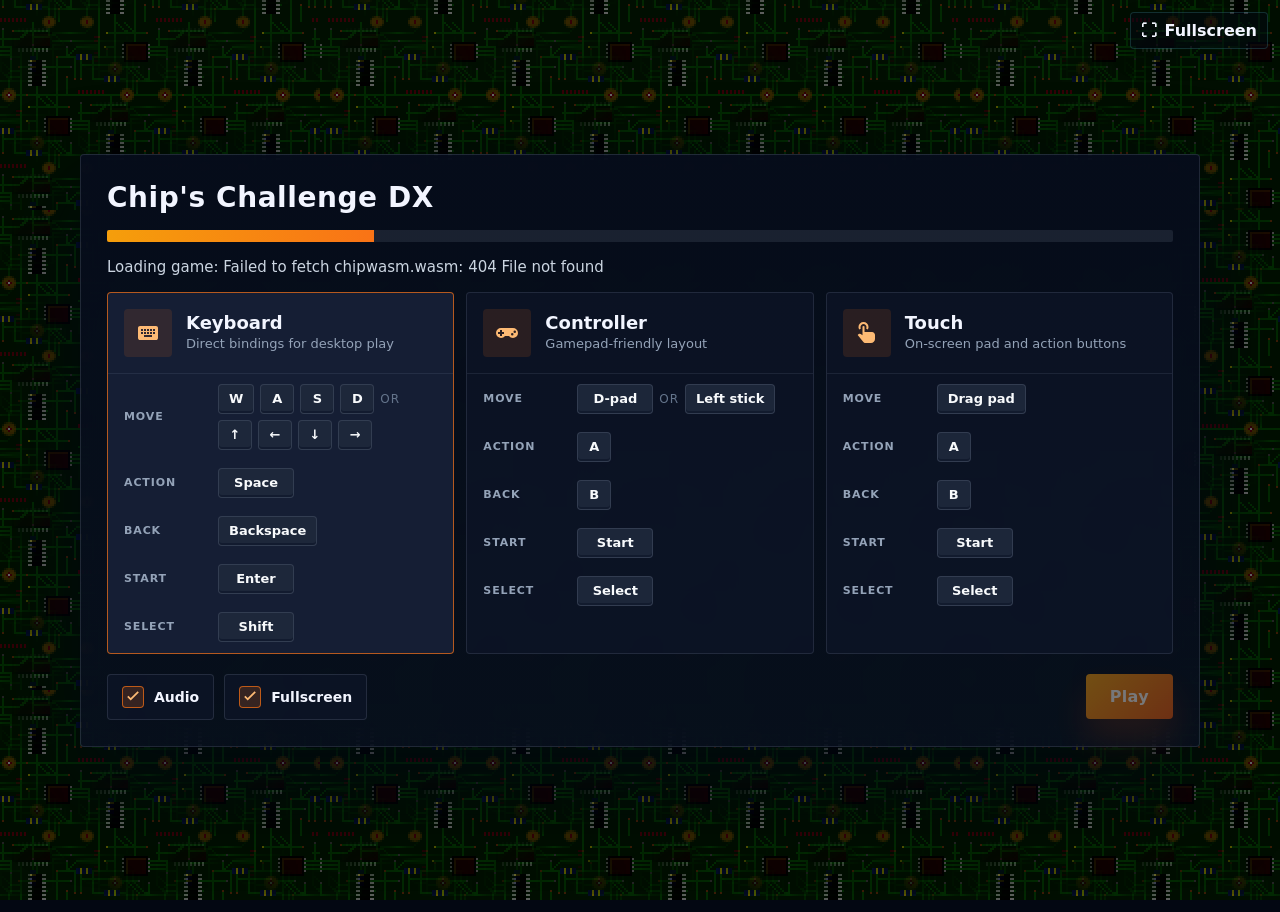
==== code/chiphtml/public/index.html @ 7726e151 "Initial implementation HTML editor" ====
<!doctype html>
<html lang="en">
	<head>
		<meta charset="utf-8" />
		<meta name="viewport" content="width=device-width, initial-scale=1" />
		<meta name="description" content="Play Chip's Challenge DX in your browser with keyboard, controller, or touch controls." />
		<meta property="og:type" content="website" />
		<meta property="og:title" content="Chip's Challenge DX" />
		<meta property="og:description" content="Play Chip's Challenge DX in your browser with keyboard, controller, or touch controls." />
		<meta property="og:url" content="https://casualhacks.net/chipdx/" />
		<meta property="og:image" content="https://casualhacks.net/chipdx/social-preview.png" />
		<meta property="og:image:alt" content="Screenshot of Chip's Challenge DX showing a key-filled level and HUD counters." />
		<meta name="twitter:card" content="summary_large_image" />
		<meta name="twitter:title" content="Chip's Challenge DX" />
		<meta name="twitter:description" content="Play Chip's Challenge DX in your browser with keyboard, controller, or touch controls." />
		<meta name="twitter:image" content="https://casualhacks.net/chipdx/social-preview.png" />
		<title>Chip's Challenge DX</title>
		<link rel="icon" href="./favicon.ico" />
		<link rel="stylesheet" href="./index.css" />
	</head>
	<body>
		<div id="root" x-data="chipGame()" x-init="init()">
			<svg class="ui-icons" aria-hidden="true" focusable="false">
				<defs>
					<!-- Keyboard -->
					<symbol id="icon-keyboard" viewBox="0 0 24 24">
						<path d="M4 19q-.825 0-1.412-.587T2 17V7q0-.825.588-1.412T4 5h16q.825 0 1.413.588T22 7v10q0 .825-.587 1.413T20 19zm4-3h8v-2H8zm-3-3h2v-2H5zm3 0h2v-2H8zm3 0h2v-2h-2zm3 0h2v-2h-2zm3 0h2v-2h-2zM5 10h2V8H5zm3 0h2V8H8zm3 0h2V8h-2zm3 0h2V8h-2zm3 0h2V8h-2z"/>
					</symbol>
					<!-- Controller -->
					<symbol id="icon-controller" viewBox="0 0 24 24">
						<path d="M6 7h12a5 5 0 0 1 5 5a5 5 0 0 1-5 5c-1.64 0-3.09-.79-4-2h-4c-.91 1.21-2.36 2-4 2a5 5 0 0 1-5-5a5 5 0 0 1 5-5m13.75 2.5a1.25 1.25 0 0 0-1.25 1.25A1.25 1.25 0 0 0 19.75 12A1.25 1.25 0 0 0 21 10.75a1.25 1.25 0 0 0-1.25-1.25m-2.5 2.5A1.25 1.25 0 0 0 16 13.25a1.25 1.25 0 0 0 1.25 1.25a1.25 1.25 0 0 0 1.25-1.25A1.25 1.25 0 0 0 17.25 12M5 9v2H3v2h2v2h2v-2h2v-2H7V9z"/>
					</symbol>
					<!-- Touch -->
					<symbol id="icon-touch" viewBox="0 0 24 24">
						<path fill="currentColor" d="M10.475 22q-.7 0-1.312-.3t-1.038-.85l-5.45-6.925l.475-.5q.5-.525 1.2-.625t1.3.275L7.5 14.2V6q0-.425.288-.712T8.5 5t.725.288t.3.712v5H17q1.25 0 2.125.875T20 14v4q0 1.65-1.175 2.825T16 22zm-6.3-13.5q-.325-.55-.5-1.187T3.5 6q0-2.075 1.463-3.537T8.5 1t3.538 1.463T13.5 6q0 .675-.175 1.313t-.5 1.187l-1.725-1q.2-.35.3-.712T11.5 6q0-1.25-.875-2.125T8.5 3t-2.125.875T5.5 6q0 .425.1.788t.3.712z"/>
					</symbol>
					<!-- Check -->
					<symbol id="icon-check" viewBox="0 0 24 24">
						<path d="M9.25 16.25 5 12l1.5-1.5 2.75 2.75L17.5 5 19 6.5l-9.75 9.75Z" />
					</symbol>
				</defs>
			</svg>

			<canvas id="game" x-ref="canvas"></canvas>
			<div id="hud" x-text="hudText"></div>
			<button id="display-mode-cta" type="button" x-cloak x-show="showDisplayModeCta" @click="requestPreferredDisplayMode()">
				<span id="display-mode-cta-icon" aria-hidden="true">⛶</span>
				<span>Fullscreen</span>
			</button>
			<input id="levelset-file-input" x-ref="levelSetFileInput" type="file" accept=".dat,.ccl,application/octet-stream" @change="loadLocalPlayLevelSet($event)" />
			<div id="levelset-file-prompt" x-cloak x-show="levelSetFilePromptVisible" @click.self="levelSetFilePromptVisible = false">
				<button type="button" @click="$refs.levelSetFileInput.click()">Choose Levelset File</button>
			</div>
			<div id="loading-screen" aria-live="polite" x-cloak x-show="!gameActive">
				<div id="loading-panel-frame" :style="{ width: loadingPanelFrameWidth + 'px', height: loadingPanelFrameHeight + 'px' }">
					<div id="loading-panel" x-ref="loadingPanel" :class="{ landscape: showAllControlHints }" :style="{ transform: 'scale(' + loadingPanelScale + ')' }">
						<div id="loading-title">Chip's Challenge DX</div>
						<div id="loading-bar"><span :style="{ width: Math.round(loadingProgress * 100) + '%' }"></span></div>
						<div id="loading-status" x-text="overlayStatusText"></div>
						<div id="control-grid">
						<section class="control-card" :class="{ selected: selectedControlScheme === 'keyboard' }" role="button" tabindex="0" @click="selectControlScheme('keyboard')" @keydown.enter.prevent="selectControlScheme('keyboard')" @keydown.space.prevent="selectControlScheme('keyboard')" :aria-pressed="selectedControlScheme === 'keyboard' ? 'true' : 'false'">
							<div class="control-card-toggle">
								<div class="control-card-head">
									<span class="control-icon" aria-hidden="true"><svg viewBox="0 0 24 24"><use href="#icon-keyboard"></use></svg></span>
									<div>
										<div class="control-name">Keyboard</div>
										<div class="control-summary">Direct bindings for desktop play</div>
									</div>
								</div>
							</div>
							<div class="control-card-body" :class="{ expanded: selectedControlScheme === 'keyboard' || showAllControlHints }" :aria-hidden="selectedControlScheme === 'keyboard' || showAllControlHints ? 'false' : 'true'">
								<div class="binding-row"><span class="binding-label">Move</span><span class="binding-value"><span class="binding-chord"><span class="keycap">W</span><span class="keycap">A</span><span class="keycap">S</span><span class="keycap">D</span></span><span class="binding-sep">or</span><span class="binding-chord"><span class="keycap">↑</span><span class="keycap">←</span><span class="keycap">↓</span><span class="keycap">→</span></span></span></div>
								<div class="binding-row"><span class="binding-label">Action</span><span class="binding-value"><span class="keycap wide">Space</span></span></div>
								<div class="binding-row"><span class="binding-label">Back</span><span class="binding-value"><span class="keycap wide">Backspace</span></span></div>
								<div class="binding-row"><span class="binding-label">Start</span><span class="binding-value"><span class="keycap wide">Enter</span></span></div>
								<div class="binding-row"><span class="binding-label">Select</span><span class="binding-value"><span class="keycap wide">Shift</span></span></div>
							</div>
						</section>
						<section class="control-card" :class="{ selected: selectedControlScheme === 'gamepad' }" role="button" tabindex="0" @click="selectControlScheme('gamepad')" @keydown.enter.prevent="selectControlScheme('gamepad')" @keydown.space.prevent="selectControlScheme('gamepad')" :aria-pressed="selectedControlScheme === 'gamepad' ? 'true' : 'false'">
							<div class="control-card-toggle">
								<div class="control-card-head">
									<span class="control-icon" aria-hidden="true"><svg viewBox="0 0 24 24"><use href="#icon-controller"></use></svg></span>
									<div>
										<div class="control-name">Controller</div>
										<div class="control-summary">Gamepad-friendly layout</div>
									</div>
								</div>
							</div>
							<div class="control-card-body" :class="{ expanded: selectedControlScheme === 'gamepad' || showAllControlHints }" :aria-hidden="selectedControlScheme === 'gamepad' || showAllControlHints ? 'false' : 'true'">
								<div class="binding-row"><span class="binding-label">Move</span><span class="binding-value"><span class="keycap wide">D-pad</span><span class="binding-sep">or</span><span class="keycap wide">Left stick</span></span></div>
								<div class="binding-row"><span class="binding-label">Action</span><span class="binding-value"><span class="keycap">A</span></span></div>
								<div class="binding-row"><span class="binding-label">Back</span><span class="binding-value"><span class="keycap">B</span></span></div>
								<div class="binding-row"><span class="binding-label">Start</span><span class="binding-value"><span class="keycap wide">Start</span></span></div>
								<div class="binding-row"><span class="binding-label">Select</span><span class="binding-value"><span class="keycap wide">Select</span></span></div>
							</div>
						</section>
						<section class="control-card" :class="{ selected: selectedControlScheme === 'touch' }" role="button" tabindex="0" @click="selectControlScheme('touch')" @keydown.enter.prevent="selectControlScheme('touch')" @keydown.space.prevent="selectControlScheme('touch')" :aria-pressed="selectedControlScheme === 'touch' ? 'true' : 'false'">
							<div class="control-card-toggle">
								<div class="control-card-head">
									<span class="control-icon" aria-hidden="true"><svg viewBox="0 0 24 24"><use href="#icon-touch"></use></svg></span>
									<div>
										<div class="control-name">Touch</div>
										<div class="control-summary">On-screen pad and action buttons</div>
									</div>
								</div>
							</div>
							<div class="control-card-body" :class="{ expanded: selectedControlScheme === 'touch' || showAllControlHints }" :aria-hidden="selectedControlScheme === 'touch' || showAllControlHints ? 'false' : 'true'">
								<div class="binding-row"><span class="binding-label">Move</span><span class="binding-value"><span class="keycap wide">Drag pad</span></span></div>
								<div class="binding-row"><span class="binding-label">Action</span><span class="binding-value"><span class="keycap">A</span></span></div>
								<div class="binding-row"><span class="binding-label">Back</span><span class="binding-value"><span class="keycap">B</span></span></div>
								<div class="binding-row"><span class="binding-label">Start</span><span class="binding-value"><span class="keycap wide">Start</span></span></div>
								<div class="binding-row"><span class="binding-label">Select</span><span class="binding-value"><span class="keycap wide">Select</span></span></div>
							</div>
						</section>
						</div>
						<div id="session-options">
							<label class="option-toggle">
								<input type="checkbox" x-model="prefs.audioEnabled" />
								<span class="option-toggle-ui"><svg viewBox="0 0 24 24"><use href="#icon-check"></use></svg></span>
								<span>Audio</span>
							</label>
							<label class="option-toggle">
								<input type="checkbox" x-model="prefs.fullscreenEnabled" @change="savePrefs()" />
								<span class="option-toggle-ui"><svg viewBox="0 0 24 24"><use href="#icon-check"></use></svg></span>
								<span>Fullscreen</span>
							</label>
							<button id="play-button" type="button" @click="startGame()" :disabled="!isReadyToPlay">Play</button>
						</div>
					</div>
				</div>
			</div>
			<div id="touch-controls" :class="{ enabled: touchEnabled }" :aria-hidden="touchEnabled ? 'false' : 'true'">
				<div
					class="pad"
					id="touch-pad"
					x-ref="touchPad"
					aria-hidden="true"
					@touchstart.prevent="onPadTouchStart($event)"
					@touchmove.prevent="onPadTouchMove($event)"
					@touchend.prevent="onPadTouchEnd($event)"
					@touchcancel.prevent="onPadTouchEnd($event)"
				>
					<div class="dir up" :class="{ active: padDir === 'up' }"><span class="dir-glyph">▲</span></div>
					<div class="dir down" :class="{ active: padDir === 'down' }"><span class="dir-glyph">▼</span></div>
					<div class="dir left" :class="{ active: padDir === 'left' }"><span class="dir-glyph">◀</span></div>
					<div class="dir right" :class="{ active: padDir === 'right' }"><span class="dir-glyph">▶</span></div>
				</div>
				<div class="cluster">
					<button data-btn="b" :class="{ active: touchPressed.b }" @touchstart.prevent="pressTouchButton('b')" @touchend.prevent="releaseTouchButton('b')" @touchcancel.prevent="releaseTouchButton('b')">B</button>
					<button data-btn="a" :class="{ active: touchPressed.a }" @touchstart.prevent="pressTouchButton('a')" @touchend.prevent="releaseTouchButton('a')" @touchcancel.prevent="releaseTouchButton('a')">A</button>
					<button data-btn="start" :class="{ active: touchPressed.start }" @touchstart.prevent="pressTouchButton('start')" @touchend.prevent="releaseTouchButton('start')" @touchcancel.prevent="releaseTouchButton('start')">Start</button>
					<button data-btn="select" :class="{ active: touchPressed.select }" @touchstart.prevent="pressTouchButton('select')" @touchend.prevent="releaseTouchButton('select')" @touchcancel.prevent="releaseTouchButton('select')">Select</button>
				</div>
			</div>
		</div>
		<script src="./index.js" type="module"></script>
		<script src="./alpine.min.js" defer></script>
	</body>
</html>
---- code/chiphtml/public/index.css ----
:root {
	color-scheme: dark;
	--bg: #030712;
	--panel: rgba(16, 23, 41, 0.72);
	--text: #f2f5ff;
	--muted: #94a3b8;
	font-family: system-ui, -apple-system, Segoe UI, Roboto, Ubuntu, Cantarell, Noto Sans, sans-serif;
}

* {
	box-sizing: border-box;
}

[x-cloak] {
	display: none !important;
}

html,
body {
	height: 100%;
	margin: 0;
	background: var(--bg);
	color: var(--text);
	overflow: hidden;
}

body::before {
	content: "";
	position: fixed;
	inset: 0;
	pointer-events: none;
	background-image: url("./menubg.png");
	background-repeat: repeat;
	background-position: center;
	background-size: 50%;
	image-rendering: pixelated;
	opacity: 0.9;
}

.ui-icons {
	position: absolute;
	width: 0;
	height: 0;
	overflow: hidden;
	pointer-events: none;
}

#root {
	position: relative;
	width: 100%;
	height: 100%;
}

#game {
	position: absolute;
	inset: 0;
	width: 100%;
	height: 100%;
	display: block;
}


:is(#hud, #display-mode-cta) {
	position: absolute;
	top: 12px;
	min-height: 34px;
	padding: 8px 10px;
	border-radius: 4px;
	color: var(--text);
	font-size: 12px;
	line-height: 1;
	white-space: nowrap;
	z-index: 4;
}

#hud {
	position: absolute;
	left: 12px;
	min-width: 120px;
	display: inline-flex;
	align-items: center;
	justify-content: center;
	padding: 8px 10px;
	border: 1px solid rgba(108, 240, 255, 0.16);
	border-radius: 4px;
	background: rgba(3, 7, 18, 0.5);
	box-shadow: 0 10px 24px rgba(2, 6, 23, 0.14);
	text-align: center;
}

#hud:empty {
	display: none;
}

#display-mode-cta {
	position: absolute;
	right: 12px;
	display: inline-flex;
	align-items: center;
	gap: 8px;
	padding: 8px 10px;
	border: 1px solid rgba(108, 240, 255, 0.16);
	border-radius: 4px;
	background: rgba(3, 7, 18, 0.5);
	box-shadow: 0 10px 24px rgba(2, 6, 23, 0.14);
	font: inherit;
	font-weight: 700;
	text-align: left;
	cursor: pointer;
	user-select: none;
}

#display-mode-cta:focus-visible {
	outline: 2px solid rgba(125, 211, 252, 0.95);
	outline-offset: 2px;
}

#display-mode-cta-icon {
	flex: 0 0 auto;
	width: 16px;
	height: 16px;
	display: grid;
	place-items: center;
	color: var(--text);
	font-size: 16px;
	line-height: 1;
}

#levelset-file-input {
	position: absolute;
	width: 1px;
	height: 1px;
	opacity: 0;
	pointer-events: none;
}

#levelset-file-prompt {
	position: absolute;
	inset: 0;
	display: grid;
	place-items: center;
	padding: 20px;
	background: rgba(2, 6, 23, 0.68);
	z-index: 6;
}

#levelset-file-prompt button {
	appearance: none;
	padding: 13px 18px;
	border-radius: 4px;
	border-color: rgba(249, 115, 22, 0.7);
	background: linear-gradient(135deg, #f59e0b, #ea580c);
	color: #fff7ed;
	font: inherit;
	font-size: 16px;
	font-weight: 800;
	cursor: pointer;
}

#loading-screen {
	position: absolute;
	inset: 0;
	display: grid;
	place-items: center;
	padding: 12px;
	background-image: url("./menubg.png");
	background-repeat: repeat;
	background-position: center;
	background-size: 50%;
	image-rendering: pixelated;
	z-index: 3;
}

#loading-panel {
	width: 620px;
	flex: none;
	padding: 26px;
	border-radius: 4px;
	background: linear-gradient(180deg, rgba(6, 12, 28, 0.92), rgba(8, 15, 32, 0.84));
	border: 1px solid rgba(148, 163, 184, 0.18);
	box-shadow: 0 36px 90px rgba(2, 6, 23, 0.6);
	backdrop-filter: blur(14px);
	display: flex;
	flex-direction: column;
	gap: 16px;
	transform-origin: top left;
}

#loading-panel-frame {
	display: flex;
	align-items: flex-start;
	justify-content: flex-start;
	max-width: 100%;
	max-height: 100%;
	overflow: visible;
}

#loading-title {
	font-size: 28px;
	font-weight: 800;
	letter-spacing: 0.02em;
	margin-bottom: 0;
}

#loading-bar {
	height: 12px;
	border-radius: 2px;
	background: rgba(148, 163, 184, 0.14);
	overflow: hidden;
	margin-bottom: 0;
}

#loading-bar > span {
	display: block;
	height: 100%;
	width: 0%;
	background: linear-gradient(90deg, #f59e0b, #f97316);
	transition: width 180ms ease;
}

#loading-status {
	font-size: 15px;
	color: #cbd5e1;
	margin-bottom: 0;
}

#control-grid {
	display: grid;
	grid-template-columns: 1fr;
	gap: 12px;
	margin-bottom: 0;
	user-select: none;
}

.control-card {
	border: 1px solid rgba(148, 163, 184, 0.16);
	border-radius: 4px;
	background: rgba(15, 23, 42, 0.62);
	overflow: hidden;
	transition: border-color 140ms ease, background 140ms ease;
	min-width: 0;
	cursor: pointer;
}

.control-card.selected {
	border-color: rgba(249, 115, 22, 0.7);
	background: rgba(24, 33, 56, 0.88);
}

.control-card:focus-visible {
	outline: 2px solid rgba(125, 211, 252, 0.95);
	outline-offset: 2px;
}

.control-card-toggle {
	width: 100%;
	display: flex;
	align-items: flex-start;
	gap: 16px;
	padding: 16px;
	border: 0;
	background: transparent;
	color: inherit;
	font: inherit;
	text-align: left;
}

.control-card-head {
	display: flex;
	align-items: center;
	gap: 14px;
	min-width: 0;
}

.control-icon {
	width: 48px;
	height: 48px;
	display: inline-flex;
	align-items: center;
	justify-content: center;
	border-radius: 4px;
	background: rgba(249, 115, 22, 0.12);
	color: #fdba74;
	flex: 0 0 auto;
}

.control-icon svg,
.option-toggle-ui svg {
	width: 24px;
	height: 24px;
	fill: currentColor;
}

.control-name {
	font-size: 18px;
	font-weight: 700;
	margin-bottom: 2px;
}

.control-summary {
	font-size: 13px;
	line-height: 1.35;
	color: var(--muted);
}

.control-card-body {
	display: grid;
	gap: 8px;
	min-height: 0;
	max-height: 0;
	overflow: hidden;
	padding: 0 16px 0;
	border-top: 1px solid rgba(148, 163, 184, 0);
	opacity: 0;
	transition: max-height 160ms ease, padding-bottom 160ms ease, border-top-color 120ms ease, opacity 100ms ease;
}

.control-card-body.expanded {
	max-height: 280px;
	padding-bottom: 16px;
	border-top-color: rgba(148, 163, 184, 0.12);
	opacity: 1;
}

.binding-row {
	display: grid;
	grid-template-columns: 84px minmax(0, 1fr);
	gap: 10px;
	align-items: center;
	padding-top: 10px;
}

.binding-label {
	font-size: 11px;
	font-weight: 700;
	letter-spacing: 0.08em;
	text-transform: uppercase;
	color: #94a3b8;
}

.binding-value {
	display: flex;
	flex-wrap: wrap;
	align-items: center;
	gap: 6px;
	min-width: 0;
}

.binding-chord {
	display: inline-flex;
	flex-wrap: nowrap;
	gap: 6px;
	white-space: nowrap;
}

.binding-sep {
	font-size: 12px;
	color: #64748b;
	text-transform: uppercase;
	letter-spacing: 0.08em;
}

.keycap {
	display: inline-flex;
	align-items: center;
	justify-content: center;
	min-width: 34px;
	height: 30px;
	padding: 0 10px;
	border-radius: 4px;
	background: rgba(30, 41, 59, 0.95);
	border: 1px solid rgba(148, 163, 184, 0.18);
	box-shadow: inset 0 -2px 0 rgba(15, 23, 42, 0.7);
	font-size: 13px;
	font-weight: 700;
	color: #f8fafc;
}

.keycap.wide {
	min-width: 76px;
}

#session-options {
	display: flex;
	align-items: center;
	gap: 10px;
	flex-wrap: wrap;
	padding-top: 4px;
	user-select: none;
}

@media (orientation: landscape) {
	#loading-panel {
		width: 1120px;
	}

	#control-grid {
		grid-template-columns: repeat(3, minmax(0, 1fr));
		align-items: stretch;
	}

	#session-options {
		justify-content: space-between;
	}
}

.option-toggle {
	position: relative;
	display: inline-flex;
	align-items: center;
	gap: 10px;
	padding: 11px 14px;
	border-radius: 4px;
	border: 1px solid rgba(148, 163, 184, 0.18);
	background: rgba(15, 23, 42, 0.62);
	font-size: 14px;
	font-weight: 600;
	color: var(--text);
	cursor: pointer;
}

.option-toggle input {
	position: absolute;
	opacity: 0;
	pointer-events: none;
}

.option-toggle-ui {
	width: 22px;
	height: 22px;
	display: inline-flex;
	align-items: center;
	justify-content: center;
	border-radius: 4px;
	border: 1px solid rgba(148, 163, 184, 0.3);
	background: rgba(15, 23, 42, 0.9);
	color: transparent;
	transition: background 140ms ease, border-color 140ms ease, color 140ms ease;
}

.option-toggle input:checked + .option-toggle-ui {
	background: rgba(249, 115, 22, 0.18);
	border-color: rgba(249, 115, 22, 0.7);
	color: #fdba74;
}

#play-button {
	appearance: none;
	margin-left: auto;
	padding: 13px 24px;
	border: 0;
	border-radius: 4px;
	background: linear-gradient(135deg, #f59e0b, #ea580c);
	color: #fff7ed;
	font: inherit;
	font-size: 16px;
	font-weight: 800;
	letter-spacing: 0.02em;
	box-shadow: 0 20px 35px rgba(234, 88, 12, 0.28);
	cursor: pointer;
	transition: transform 140ms ease, opacity 140ms ease;
}

#play-button:disabled {
	opacity: 0.45;
	cursor: wait;
}

#touch-controls {
	position: absolute;
	inset: 0;
	pointer-events: none;
	user-select: none;
	opacity: 1;
	visibility: hidden;
}

#touch-controls.enabled {
	visibility: visible;
	pointer-events: auto;
}

#touch-controls .pad,
#touch-controls .cluster {
	position: absolute;
	display: grid;
	gap: 10px;
}

#touch-controls button {
	appearance: none;
	border: 1px solid rgba(148, 163, 184, 0.45);
	background: rgba(15, 23, 42, 0.5);
	color: var(--text);
	border-radius: 4px;
	width: 64px;
	height: 64px;
	font-weight: 600;
	font-size: 13px;
	letter-spacing: 0.4px;
	box-shadow: inset 0 0 0 1px rgba(255, 255, 255, 0.06);
	touch-action: none;
}

#touch-controls button.active {
	background: rgba(56, 189, 248, 0.7);
	border-color: rgba(56, 189, 248, 0.9);
	color: #0b1120;
}

#touch-controls .pad {
	left: 18px;
	bottom: 18px;
	width: 220px;
	height: 220px;
	display: block;
}

#touch-controls .pad .dir {
	position: absolute;
	width: 80px;
	height: 80px;
	display: flex;
	align-items: center;
	justify-content: center;
	font-size: 18px;
	font-weight: 700;
	color: var(--text);
	border: 1px solid rgba(148, 163, 184, 0.45);
	border-radius: 4px;
	background: rgba(15, 23, 42, 0.5);
	pointer-events: none;
	box-shadow: inset 0 0 0 1px rgba(255, 255, 255, 0.06);
}

#touch-controls .pad .dir .dir-glyph {
	display: flex;
	align-items: center;
	justify-content: center;
	width: 100%;
	height: 100%;
	line-height: 1;
	transform: rotate(-45deg);
}

#touch-controls .pad .dir.active {
	background: rgba(56, 189, 248, 0.7);
	border-color: rgba(56, 189, 248, 0.9);
	color: #0b1120;
}

#touch-controls .pad .dir.up {
	left: 50%;
	top: 8px;
	transform: translateX(-50%) rotate(45deg);
}

#touch-controls .pad .dir.down {
	left: 50%;
	bottom: 8px;
	transform: translateX(-50%) rotate(45deg);
}

#touch-controls .pad .dir.left {
	left: 8px;
	top: 50%;
	transform: translateY(-50%) rotate(45deg);
}

#touch-controls .pad .dir.right {
	right: 8px;
	top: 50%;
	transform: translateY(-50%) rotate(45deg);
}

#touch-controls .cluster {
	right: 24px;
	bottom: 24px;
	grid-template-columns: repeat(2, 64px);
	grid-auto-rows: 64px;
	align-items: center;
}

#touch-controls .cluster button[data-btn="start"],
#touch-controls .cluster button[data-btn="select"] {
	grid-column: 1 / span 2;
	justify-self: center;
	width: 120px;
	height: 56px;
	border-radius: 4px;
	font-size: 12px;
}
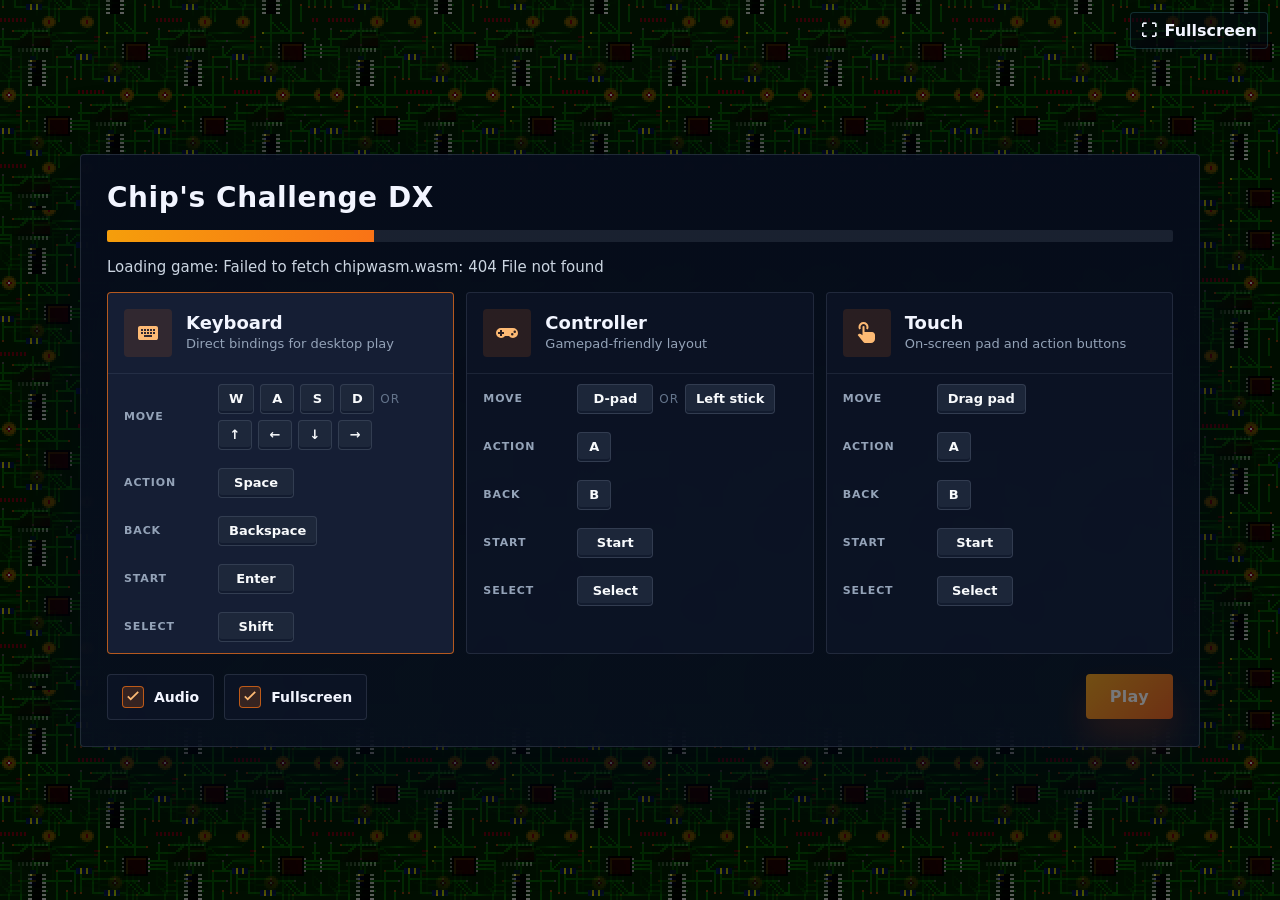
==== commit 25bcb3b0: "Replace inconsistent unicode arrows with svg" ====
--- a/code/chiphtml/public/index.html
+++ b/code/chiphtml/public/index.html
@@ -140,10 +140,10 @@
 					@touchend.prevent="onPadTouchEnd($event)"
 					@touchcancel.prevent="onPadTouchEnd($event)"
 				>
-					<div class="dir up" :class="{ active: padDir === 'up' }"><span class="dir-glyph">▲</span></div>
-					<div class="dir down" :class="{ active: padDir === 'down' }"><span class="dir-glyph">▼</span></div>
-					<div class="dir left" :class="{ active: padDir === 'left' }"><span class="dir-glyph">◀</span></div>
-					<div class="dir right" :class="{ active: padDir === 'right' }"><span class="dir-glyph">▶</span></div>
+					<div class="dir up" :class="{ active: padDir === 'up' }"><svg class="dir-glyph" viewBox="0 0 24 24"><path d="M12 4 20 18H4Z" /></svg></div>
+					<div class="dir down" :class="{ active: padDir === 'down' }"><svg class="dir-glyph" viewBox="0 0 24 24"><path d="m12 20 8-14H4Z" /></svg></div>
+					<div class="dir left" :class="{ active: padDir === 'left' }"><svg class="dir-glyph" viewBox="0 0 24 24"><path d="m4 12 14-8v16Z" /></svg></div>
+					<div class="dir right" :class="{ active: padDir === 'right' }"><svg class="dir-glyph" viewBox="0 0 24 24"><path d="m20 12-14 8V4Z" /></svg></div>
 				</div>
 				<div class="cluster">
 					<button data-btn="b" :class="{ active: touchPressed.b }" @touchstart.prevent="pressTouchButton('b')" @touchend.prevent="releaseTouchButton('b')" @touchcancel.prevent="releaseTouchButton('b')">B</button>
--- a/code/chiphtml/public/index.css
+++ b/code/chiphtml/public/index.css
@@ -534,12 +534,10 @@
 }
 
 #touch-controls .pad .dir .dir-glyph {
-	display: flex;
-	align-items: center;
-	justify-content: center;
-	width: 100%;
-	height: 100%;
-	line-height: 1;
+	display: block;
+	width: 18px;
+	height: 18px;
+	fill: currentColor;
 	transform: rotate(-45deg);
 }
 
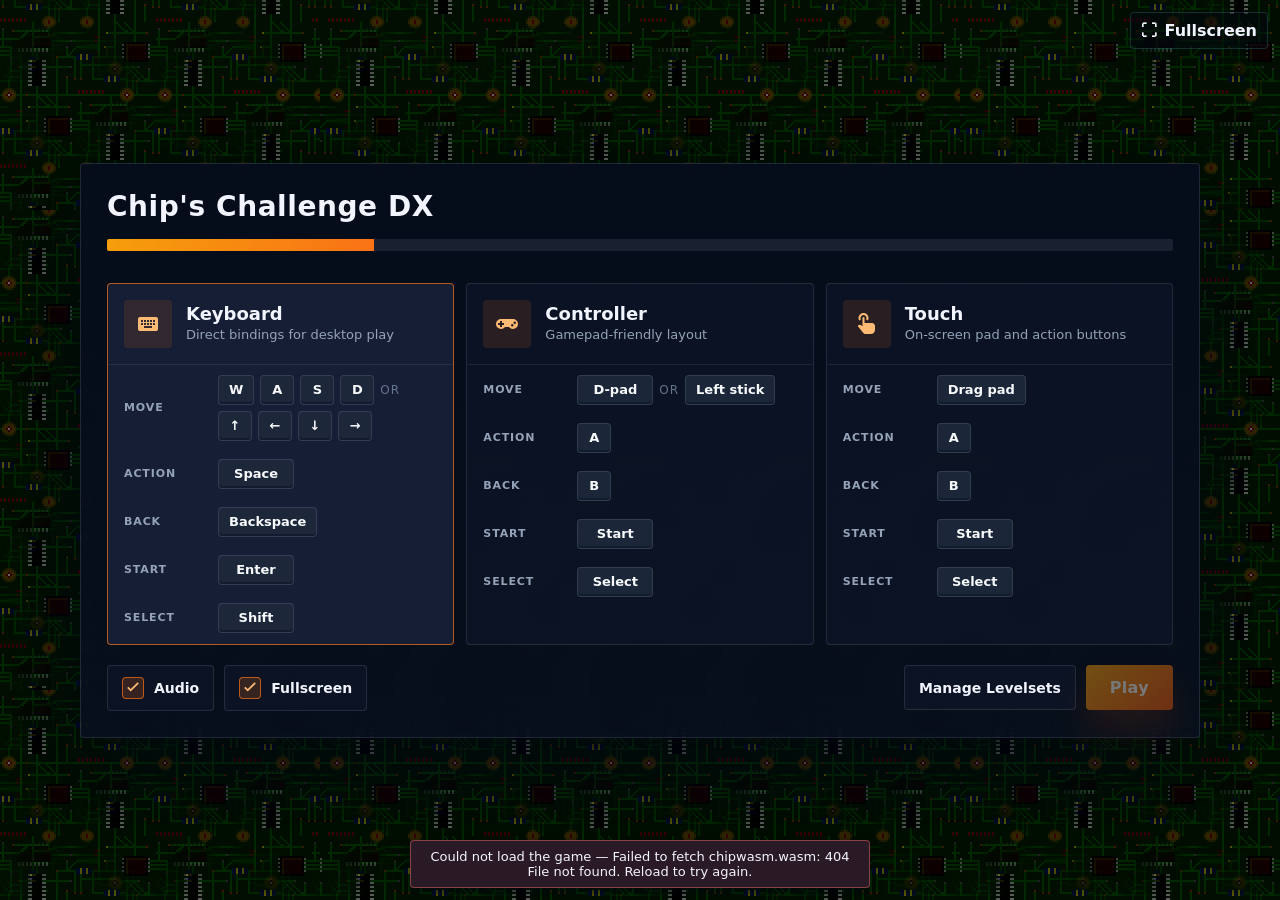
==== commit f5078346: "Add persistent custom levelset manager to ChipHTML with CC1 and PAKS support" ====
--- a/code/chiphtml/public/index.html
+++ b/code/chiphtml/public/index.html
@@ -38,6 +38,9 @@
 					<symbol id="icon-check" viewBox="0 0 24 24">
 						<path d="M9.25 16.25 5 12l1.5-1.5 2.75 2.75L17.5 5 19 6.5l-9.75 9.75Z" />
 					</symbol>
+					<symbol id="icon-trash" viewBox="0 0 24 24">
+						<path d="M4 7h16M9 7V4h6v3M6 7l1 13h10l1-13M10 10v7m4-7v7" fill="none" stroke="currentColor" stroke-width="2" stroke-linecap="round" stroke-linejoin="round" />
+					</symbol>
 				</defs>
 			</svg>
 
@@ -47,9 +50,41 @@
 				<span id="display-mode-cta-icon" aria-hidden="true">⛶</span>
 				<span>Fullscreen</span>
 			</button>
-			<input id="levelset-file-input" x-ref="levelSetFileInput" type="file" accept=".dat,.ccl,application/octet-stream" @change="loadLocalPlayLevelSet($event)" />
-			<div id="levelset-file-prompt" x-cloak x-show="levelSetFilePromptVisible" @click.self="levelSetFilePromptVisible = false">
-				<button type="button" @click="$refs.levelSetFileInput.click()">Choose Levelset File</button>
+			<dialog id="levelset-manager" x-ref="levelSetManager" aria-labelledby="levelset-manager-title">
+				<h2 id="levelset-manager-title">Custom Levelsets</h2>
+				<div class="levelset-content">
+					<p>Choose CC1 (.dat or .ccl) or ChipDX (.paks) files. They’re saved in this browser and added when you play.</p>
+					<p x-show="!customLevelSets.length">No custom levelsets saved.</p>
+					<ul x-show="customLevelSets.length">
+						<template x-for="levelSet in customLevelSets" :key="levelSet.key">
+							<li>
+								<span x-text="levelSet.name"></span>
+								<button class="levelset-remove" type="button" title="Remove levelset" :aria-label="'Remove ' + levelSet.name" :disabled="levelSetImporting" @click="removeCustomLevelSet(levelSet)">
+									<svg viewBox="0 0 24 24" aria-hidden="true"><use href="#icon-trash"></use></svg>
+								</button>
+							</li>
+						</template>
+					</ul>
+				</div>
+				<div class="levelset-actions">
+					<input x-ref="levelSetFileInput" type="file" accept=".dat,.ccl,.paks" multiple hidden @change="addCustomLevelSets($event)" />
+					<button class="secondary-button" type="button" x-ref="addLevelSetsButton" autofocus :disabled="!wasmExports || levelSetImporting" @click="$refs.levelSetFileInput.click()" x-text="levelSetImporting ? 'Adding…' : 'Add Files'">Add Files</button>
+					<form method="dialog"><button class="secondary-button" type="submit">Done</button></form>
+				</div>
+				<div id="storage-option">
+					<label>
+						<input id="persistent-storage" type="checkbox" :checked="storagePersistenceStatus === 'granted'" :disabled="!canRequestPersistentStorage" @change="requestPersistentStorage($event)" />
+						<span>Persistent storage</span>
+					</label>
+					<button class="storage-help-button" type="button" aria-label="About persistent storage"
+						@click="window.alert('Persistent storage helps protect your custom levelsets, game progress, and settings when your browser frees up space. Clearing this site’s data still removes them.')">?</button>
+				</div>
+				<div class="toast" role="status">
+					<span x-show="toastMessage" :class="{ error: toastIsError }" x-text="toastMessage"></span>
+				</div>
+			</dialog>
+			<div class="toast" role="status" x-cloak>
+				<span x-show="toastMessage" :class="{ error: toastIsError }" x-text="toastMessage"></span>
 			</div>
 			<div id="loading-screen" aria-live="polite" x-cloak x-show="!gameActive">
 				<div id="loading-panel-frame" :style="{ width: loadingPanelFrameWidth + 'px', height: loadingPanelFrameHeight + 'px' }">
@@ -113,18 +148,23 @@
 							</div>
 						</section>
 						</div>
-						<div id="session-options">
-							<label class="option-toggle">
-								<input type="checkbox" x-model="prefs.audioEnabled" />
-								<span class="option-toggle-ui"><svg viewBox="0 0 24 24"><use href="#icon-check"></use></svg></span>
-								<span>Audio</span>
-							</label>
-							<label class="option-toggle">
-								<input type="checkbox" x-model="prefs.fullscreenEnabled" @change="savePrefs()" />
-								<span class="option-toggle-ui"><svg viewBox="0 0 24 24"><use href="#icon-check"></use></svg></span>
-								<span>Fullscreen</span>
-							</label>
-							<button id="play-button" type="button" @click="startGame()" :disabled="!isReadyToPlay">Play</button>
+						<div id="session-footer">
+							<div id="session-options">
+								<label class="option-toggle">
+									<input type="checkbox" x-model="prefs.audioEnabled" />
+									<span class="option-toggle-ui"><svg viewBox="0 0 24 24"><use href="#icon-check"></use></svg></span>
+									<span>Audio</span>
+								</label>
+								<label class="option-toggle">
+									<input type="checkbox" x-model="prefs.fullscreenEnabled" @change="savePrefs()" />
+									<span class="option-toggle-ui"><svg viewBox="0 0 24 24"><use href="#icon-check"></use></svg></span>
+									<span>Fullscreen</span>
+								</label>
+							</div>
+							<div id="session-actions">
+								<button id="manage-levelsets-button" class="secondary-button" type="button" x-show="!isSingleLevel" :disabled="gameStarting" @click="openLevelSetManager()">Manage Levelsets</button>
+								<button id="play-button" type="button" @click="startGame()" :disabled="!isReadyToPlay">Play</button>
+							</div>
 						</div>
 					</div>
 				</div>
--- a/code/chiphtml/public/index.css
+++ b/code/chiphtml/public/index.css
@@ -126,35 +126,169 @@
 	line-height: 1;
 }
 
-#levelset-file-input {
-	position: absolute;
-	width: 1px;
-	height: 1px;
-	opacity: 0;
+#levelset-manager {
+	width: min(480px, calc(100% - 24px));
+	inset-block-end: calc(40px + env(safe-area-inset-bottom, 0px));
+	max-height: calc(100% - 64px - env(safe-area-inset-bottom, 0px));
+	padding: 16px;
+	border: 1px solid rgba(148, 163, 184, 0.24);
+	border-radius: 4px;
+	background: #0b1224;
+	color: var(--text);
+	box-shadow: 0 24px 64px rgba(2, 6, 23, 0.6);
+}
+
+#levelset-manager::backdrop {
+	background: rgba(2, 6, 23, 0.68);
+}
+
+#levelset-manager[open] {
+	display: flex;
+	flex-direction: column;
+	gap: 10px;
+}
+
+#levelset-manager h2 {
+	margin: 0;
+	font-size: 20px;
+}
+
+.levelset-content {
+	display: grid;
+	gap: 8px;
+	overflow-y: auto;
+}
+
+#levelset-manager p {
+	margin: 0;
+	color: var(--muted);
+	font-size: 14px;
+}
+
+#levelset-manager ul {
+	margin: 0;
+	padding: 0;
+	border-bottom: 1px solid rgba(148, 163, 184, 0.18);
+	list-style: none;
+}
+
+#levelset-manager li {
+	display: flex;
+	gap: 10px;
+	align-items: center;
+	justify-content: space-between;
+	padding: 2px 0;
+	border-top: 1px solid rgba(148, 163, 184, 0.18);
+	font-size: 14px;
+	overflow-wrap: anywhere;
+}
+
+.levelset-remove {
+	display: grid;
+	place-items: center;
+	flex: 0 0 28px;
+	height: 28px;
+	padding: 0;
+	border: 0;
+	border-radius: 4px;
+	background: transparent;
+	color: var(--muted);
+	cursor: pointer;
+}
+
+.levelset-remove:is(:hover, :focus-visible) {
+	background: rgba(148, 163, 184, 0.12);
+	color: var(--text);
+}
+
+.levelset-remove svg {
+	width: 16px;
+	height: 16px;
+}
+
+.levelset-actions {
+	display: flex;
+	align-items: center;
+	justify-content: space-between;
+	gap: 10px;
+}
+
+.toast {
+	position: fixed;
+	z-index: 7;
+	inset-inline: 12px;
+	bottom: calc(12px + env(safe-area-inset-bottom, 0px));
+	display: flex;
+	justify-content: center;
+	text-align: center;
 	pointer-events: none;
 }
 
-#levelset-file-prompt {
-	position: absolute;
-	inset: 0;
+.toast span {
+	max-width: min(460px, 100%);
+	max-height: min(36vh, 160px);
+	overflow: auto;
+	padding: 8px 14px;
+	border: 1px solid rgba(148, 163, 184, 0.28);
+	border-radius: 4px;
+	background: #17233a;
+	box-shadow: 0 4px 12px rgba(2, 6, 23, 0.45);
+	font-size: 13px;
+	white-space: pre-line;
+	overflow-wrap: anywhere;
+	pointer-events: auto;
+}
+
+.toast .error {
+	border-color: rgba(248, 113, 113, 0.45);
+	background: #2a1a25;
+}
+
+#levelset-manager[open] + .toast {
+	display: none;
+}
+
+#storage-option,
+#storage-option label {
+	display: flex;
+	align-items: center;
+	gap: 6px;
+}
+
+#storage-option {
+	flex-wrap: wrap;
+	padding-top: 10px;
+	border-top: 1px solid rgba(148, 163, 184, 0.18);
+	color: var(--muted);
+	font-size: 13px;
+}
+
+#storage-option label {
+	min-height: 22px;
+}
+
+#persistent-storage {
+	margin: 0;
+	accent-color: #fb923c;
+}
+
+.storage-help-button {
 	display: grid;
 	place-items: center;
-	padding: 20px;
-	background: rgba(2, 6, 23, 0.68);
-	z-index: 6;
-}
-
-#levelset-file-prompt button {
-	appearance: none;
-	padding: 13px 18px;
-	border-radius: 4px;
-	border-color: rgba(249, 115, 22, 0.7);
-	background: linear-gradient(135deg, #f59e0b, #ea580c);
-	color: #fff7ed;
+	width: 22px;
+	height: 22px;
+	padding: 0;
+	border: 1px solid rgba(148, 163, 184, 0.3);
+	border-radius: 50%;
+	background: transparent;
+	color: var(--muted);
 	font: inherit;
-	font-size: 16px;
-	font-weight: 800;
+	font-weight: 700;
 	cursor: pointer;
+}
+
+.storage-help-button:hover {
+	color: var(--text);
 }
 
 #loading-screen {
@@ -380,7 +514,7 @@
 	min-width: 76px;
 }
 
-#session-options {
+#session-footer {
 	display: flex;
 	align-items: center;
 	gap: 10px;
@@ -389,6 +523,16 @@
 	user-select: none;
 }
 
+#session-options,
+#session-actions {
+	display: flex;
+	gap: 10px;
+}
+
+#session-actions {
+	margin-left: auto;
+}
+
 @media (orientation: landscape) {
 	#loading-panel {
 		width: 1120px;
@@ -398,13 +542,10 @@
 		grid-template-columns: repeat(3, minmax(0, 1fr));
 		align-items: stretch;
 	}
-
-	#session-options {
-		justify-content: space-between;
-	}
-}
-
-.option-toggle {
+}
+
+.option-toggle,
+.secondary-button {
 	position: relative;
 	display: inline-flex;
 	align-items: center;
@@ -419,6 +560,16 @@
 	cursor: pointer;
 }
 
+.secondary-button {
+	font-family: inherit;
+}
+
+.secondary-button:disabled,
+.levelset-remove:disabled {
+	opacity: 0.45;
+	cursor: wait;
+}
+
 .option-toggle input {
 	position: absolute;
 	opacity: 0;
@@ -446,7 +597,6 @@
 
 #play-button {
 	appearance: none;
-	margin-left: auto;
 	padding: 13px 24px;
 	border: 0;
 	border-radius: 4px;
